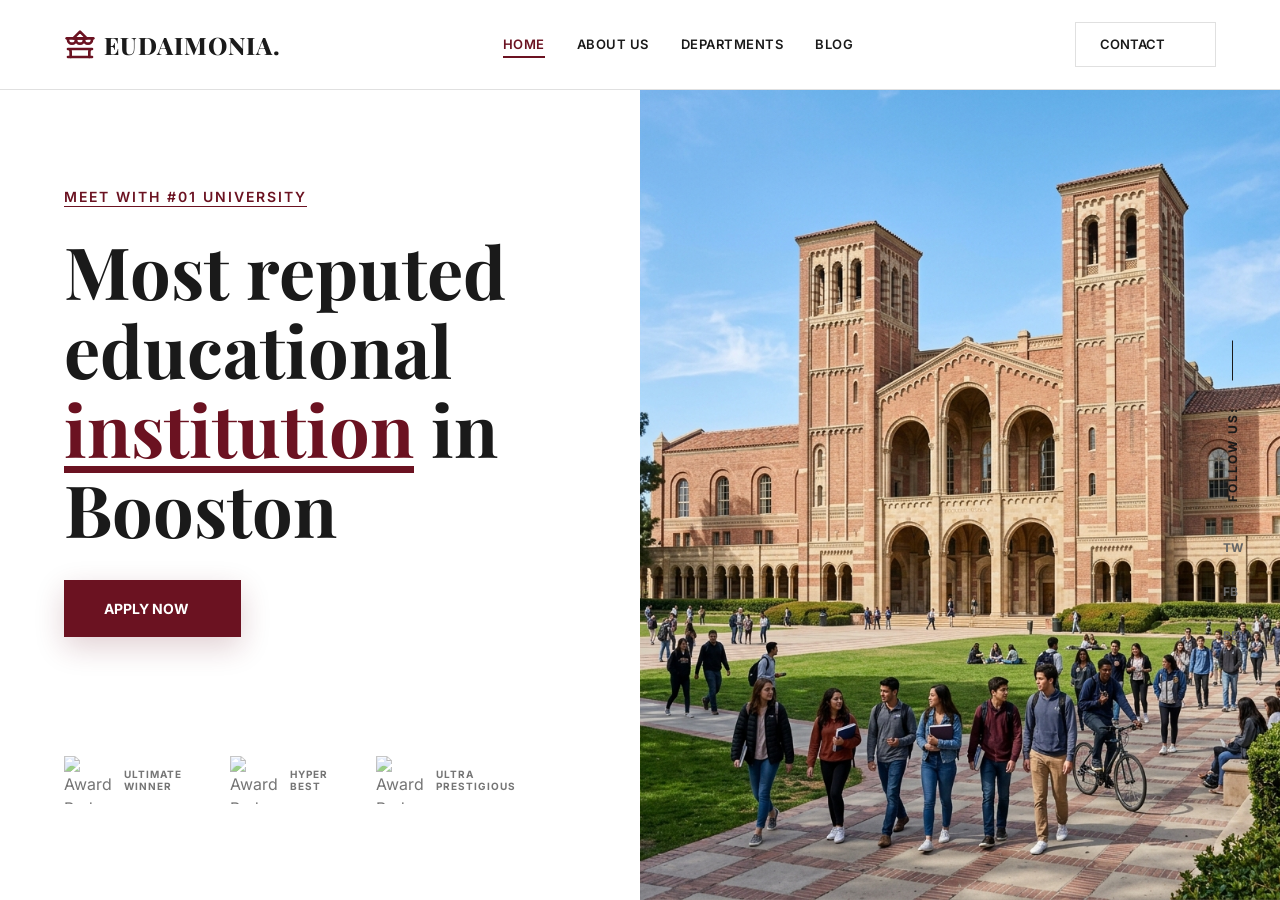
==== Index.html @ fdcc469d "first commit" ====
<!DOCTYPE html>
<html lang="en">

<head>
    <meta charset="UTF-8">
    <meta name="viewport" content="width=device-width, initial-scale=1.0">
    <title>EUDAIMONIA | Most Reputed Educational Institution</title>
    <meta name="description"
        content="Eudaimonia University - The most reputed educational institution in Booston. Join us for a world-class education and prestigious career opportunities.">
    <link rel="stylesheet" href="Style.css">
    <!-- Lucide Icons -->
    <script src="https://unpkg.com/lucide@latest"></script>
</head>

<body>

    <header class="header">
        <div class="logo">
            <svg class="logo-icon" viewBox="0 0 24 24" fill="none" stroke="currentColor" stroke-width="2"
                stroke-linecap="round" stroke-linejoin="round">
                <path d="M3 21h18" />
                <path d="M3 7v1a3 3 0 0 0 6 0V7" />
                <path d="M9 7v1a3 3 0 0 0 6 0V7" />
                <path d="M15 7v1a3 3 0 0 0 6 0V7" />
                <path d="M19 21v-4a2 2 0 0 1 2-2H3a2 2 0 0 1 2 2v4" />
                <path d="M2 7h20" />
                <path d="M12 2 7 7h10L12 2Z" />
            </svg>
            EUDAIMONIA.
        </div>

        <nav class="nav" id="main-nav">
            <a href="#" class="nav-link active">Home</a>
            <a href="./Pages/About.html" class="nav-link">About Us</a>
            <a href="./Pages/Department.html" class="nav-link">Departments</a>
            <a href="./Pages/Blog.html" class="nav-link">Blog</a>
        </nav>

        <div class="header-actions">
            <a href="./Pages/ContactUs.html" class="admission-btn">
                <span>Contact</span>
                <i data-lucide="arrow-up-right" style="width: 16px;"></i>
            </a>
            <button class="menu-toggle" id="menu-toggle" aria-label="Toggle Menu">
                <i data-lucide="menu"></i>
            </button>
        </div>
    </header>

    <main>
        <section class="hero">
            <div class="hero-content">
                <p class="hero-subtitle">Meet with #01 University</p>
                <h1 class="hero-title">
                    Most reputed educational <span>institution</span> in Booston
                </h1>

                <a href="#" class="apply-btn">
                    Apply Now
                    <i data-lucide="arrow-up-right"></i>
                </a>

                <div class="hero-badges">
                    <div class="badge-item">
                        <img src="https://img.icons8.com/ios/100/6b1221/medal.png" alt="Award Badge" class="badge-icon">
                        <div class="badge-text">Ultimate<br>Winner</div>
                    </div>
                    <div class="badge-item">
                        <img src="https://img.icons8.com/ios/100/6b1221/guarantee--v1.png" alt="Award Badge"
                            class="badge-icon">
                        <div class="badge-text">Hyper<br>Best</div>
                    </div>
                    <div class="badge-item">
                        <img src="https://img.icons8.com/ios/100/6b1221/certificate.png" alt="Award Badge"
                            class="badge-icon">
                        <div class="badge-text">Ultra<br>Prestigious</div>
                    </div>
                </div>
            </div>

            <div class="hero-image-container">
                <img src="assets/hero.png" alt="Eudaimonia University Campus" class="hero-image">

                <aside class="social-sidebar">
                    <span class="follow-text">Follow Us:</span>
                    <div class="social-links">
                        <a href="#" class="social-link">TW</a>
                        <a href="#" class="social-link">FB</a>
                        <a href="#" class="social-link">BE</a>
                    </div>
                </aside>
            </div>
        </section>
    </main>

    <script src="Script.js"></script>
    <script>
        // Initialize Lucide icons
        lucide.createIcons();
    </script>
</body>

</html>
---- Style.css ----
@import url('https://fonts.googleapis.com/css2?family=Inter:wght@400;500;600;700&family=Playfair+Display:wght@700;800&display=swap');

:root {
    /* Colors */
    --primary: #6b1221;
    --primary-hover: #540e1a;
    --text-main: #1a1a1a;
    --text-muted: #666666;
    --bg-white: #ffffff;
    --bg-light: #f9f9f9;
    --border: #e0e0e0;
    
    /* Spacing (8px grid) */
    --space-1: 8px;
    --space-2: 16px;
    --space-3: 24px;
    --space-4: 32px;
    --space-6: 48px;
    --space-8: 64px;
    --space-12: 96px;
    
    /* Transitions */
    --transition: all 0.3s cubic-bezier(0.4, 0, 0.2, 1);
}

/* Base Styles */
* {
    margin: 0;
    padding: 0;
    box-sizing: border-box;
    -webkit-font-smoothing: antialiased;
}

body {
    font-family: 'Inter', sans-serif;
    color: var(--text-main);
    background-color: var(--bg-white);
    line-height: 1.5;
    overflow-x: hidden;
}

h1, h2, h3 {
    font-family: 'Playfair Display', serif;
    line-height: 1.1;
}

a {
    text-decoration: none;
    color: inherit;
    transition: var(--transition);
}

ul {
    list-style: none;
}

img {
    max-width: 100%;
    display: block;
}

/* Accessibility */
@media (prefers-reduced-motion: reduce) {
    * {
        animation-duration: 0.01ms !important;
        animation-iteration-count: 1 !important;
        transition-duration: 0.01ms !important;
        scroll-behavior: auto !important;
    }
}

/* Header & Navigation */
.header {
    height: 90px;
    display: flex;
    align-items: center;
    justify-content: space-between;
    padding: 0 var(--space-8);
    border-bottom: 1px solid var(--border);
    background: var(--bg-white);
    position: sticky;
    top: 0;
    z-index: 100;
}

.logo {
    display: flex;
    align-items: center;
    gap: var(--space-1);
    font-size: 24px;
    font-weight: 800;
    font-family: 'Playfair Display', serif;
    letter-spacing: 1px;
}

.logo-icon {
    width: 32px;
    height: 32px;
    color: var(--primary);
}

.nav {
    display: flex;
    align-items: center;
    gap: var(--space-4);
}

.nav-link {
    font-size: 13px;
    font-weight: 600;
    text-transform: uppercase;
    letter-spacing: 0.5px;
    color: var(--text-main);
    position: relative;
}

.nav-link::after {
    content: '';
    position: absolute;
    bottom: -4px;
    left: 0;
    width: 0;
    height: 2px;
    background: var(--primary);
    transition: var(--transition);
}

.nav-link:hover,
.nav-link.active {
    color: var(--primary);
}

.nav-link:hover::after,
.nav-link.active::after {
    width: 100%;
}

.header-actions {
    display: flex;
    align-items: center;
    gap: var(--space-3);
}

.search-btn {
    background: none;
    border: none;
    cursor: pointer;
    padding: var(--space-1);
    color: var(--text-main);
    transition: var(--transition);
}

.search-btn:hover {
    color: var(--primary);
    transform: scale(1.1);
}

.admission-btn {
    border: 1px solid var(--border);
    padding: 12px var(--space-3);
    font-size: 13px;
    font-weight: 600;
    text-transform: uppercase;
    display: flex;
    align-items: center;
    gap: 10px;
    transition: var(--transition);
}

.admission-btn:hover {
    background: var(--primary);
    color: white;
    border-color: var(--primary);
}

.menu-toggle {
    display: none;
    background: none;
    border: none;
    cursor: pointer;
    padding: var(--space-1);
    color: var(--text-main);
    transition: var(--transition);
}

/* Hero Section */
.hero {
    display: grid;
    grid-template-columns: 1fr 1fr;
    min-height: calc(100vh - 90px);
    position: relative;
}

.hero-content {
    padding: var(--space-12) var(--space-8);
    display: flex;
    flex-direction: column;
    justify-content: center;
    position: relative;
    background: var(--bg-white);
}

/* Watermark background */
.hero-content::before {
    content: '';
    position: absolute;
    top: 50%;
    left: 10%;
    width: 80%;
    height: 80%;
    background: url('https://img.icons8.com/ios/500/maroon/greek-temple.png');
    background-repeat: no-repeat;
    background-size: contain;
    background-position: center;
    opacity: 0.03;
    transform: translateY(-50%);
    pointer-events: none;
}

.hero-subtitle {
    font-size: 14px;
    font-weight: 600;
    color: var(--primary);
    text-transform: uppercase;
    letter-spacing: 2px;
    margin-bottom: var(--space-3);
    text-decoration: underline;
    text-underline-offset: 4px;
}

.hero-title {
    font-size: 72px;
    color: var(--text-main);
    margin-bottom: var(--space-4);
    max-width: 600px;
}

.hero-title span {
    color: var(--primary);
    text-decoration: underline;
    text-underline-offset: 8px;
}

.apply-btn {
    display: inline-flex;
    align-items: center;
    gap: 12px;
    background: var(--primary);
    color: white;
    padding: 18px 40px;
    font-size: 14px;
    font-weight: 700;
    text-transform: uppercase;
    width: fit-content;
    margin-bottom: var(--space-12);
    box-shadow: 0 10px 30px rgba(107, 18, 33, 0.2);
}

.apply-btn:hover {
    background: var(--primary-hover);
    transform: translateY(-2px);
    box-shadow: 0 15px 40px rgba(107, 18, 33, 0.3);
}

.hero-badges {
    display: flex;
    gap: var(--space-6);
    margin-top: auto;
}

.badge-item {
    display: flex;
    align-items: center;
    gap: 12px;
    opacity: 0.6;
    transition: var(--transition);
}

.badge-item:hover {
    opacity: 1;
}

.badge-icon {
    width: 48px;
    height: 48px;
}

.badge-text {
    font-size: 10px;
    font-weight: 700;
    text-transform: uppercase;
    letter-spacing: 1px;
    line-height: 1.2;
}

/* Hero Image Column */
.hero-image-container {
    position: relative;
    overflow: hidden;
}

.hero-image {
    width: 100%;
    height: 100%;
    object-fit: cover;
    transition: transform 10s ease;
}

.hero-image-container:hover .hero-image {
    transform: scale(1.1);
}

/* Social Sidebar */
.social-sidebar {
    position: absolute;
    right: 0;
    top: 50%;
    transform: translateY(-50%);
    display: flex;
    flex-direction: column;
    align-items: center;
    gap: var(--space-4);
    padding: var(--space-4);
    z-index: 10;
}

.follow-text {
    writing-mode: vertical-rl;
    transform: rotate(180deg);
    font-size: 12px;
    font-weight: 700;
    text-transform: uppercase;
    letter-spacing: 2px;
    color: var(--text-main);
    display: flex;
    align-items: center;
    gap: var(--space-2);
}

.follow-text::after {
    content: '';
    width: 1px;
    height: 40px;
    background: var(--text-main);
    margin-top: 10px;
}

.social-links {
    display: flex;
    flex-direction: column;
    gap: var(--space-2);
}

.social-link {
    font-size: 12px;
    font-weight: 700;
    color: var(--text-muted);
    padding: 5px;
}

.social-link:hover {
    color: var(--primary);
}

/* Responsive */
@media (max-width: 1024px) {
    .hero-title {
        font-size: 56px;
    }
    .header {
        padding: 0 var(--space-4);
    }
    .nav {
        gap: var(--space-2);
    }
}

@media (max-width: 768px) {
    .header {
        height: 80px;
        padding: 0 var(--space-2);
    }

    .search-btn, .admission-btn {
        display: none;
    }

    .menu-toggle {
        display: block;
        border: 1px solid var(--text-main);
        padding: 10px;
    }

    .hero {
        display: block; /* Stack or overlap */
        min-height: auto;
        padding-top: 0;
    }

    .hero-image-container {
        position: absolute;
        top: 0;
        right: 0;
        width: 100%;
        height: 100%;
        z-index: 1;
        opacity: 0.8;
    }

    .hero-image {
        object-position: right top;
    }

    .hero-content {
        position: relative;
        z-index: 2;
        padding: var(--space-8) var(--space-3);
        background: linear-gradient(to right, white 60%, rgba(255,255,255,0) 100%);
        text-align: left;
        align-items: flex-start;
        min-height: 600px;
    }

    .hero-subtitle {
        font-size: 14px;
        margin-bottom: var(--space-4);
    }

    .hero-title {
        font-size: 42px;
        max-width: 280px;
        margin-bottom: var(--space-4);
    }

    .hero-title span {
        display: inline-block;
        border-bottom: 6px solid var(--primary);
        text-decoration: none;
        padding-bottom: 4px;
    }

    .apply-btn {
        margin-bottom: var(--space-6);
    }

    .hero-badges {
        display: none; /* Not visible in the reference mobile image */
    }

    .hero-content::before {
        display: none;
    }

    .nav {
        display: flex;
        flex-direction: column;
        position: fixed;
        top: 80px;
        left: 0;
        width: 100%;
        background: var(--bg-white);
        padding: var(--space-4);
        border-bottom: 1px solid var(--border);
        gap: var(--space-3);
        transform: translateY(-100%);
        opacity: 0;
        visibility: hidden;
        transition: var(--transition);
        z-index: 90;
    }

    .nav.active {
        transform: translateY(0);
        opacity: 1;
        visibility: visible;
    }

    .nav-link {
        font-size: 16px;
        width: 100%;
        padding: var(--space-1) 0;
    }

    .social-sidebar {
        display: none;
    }
}
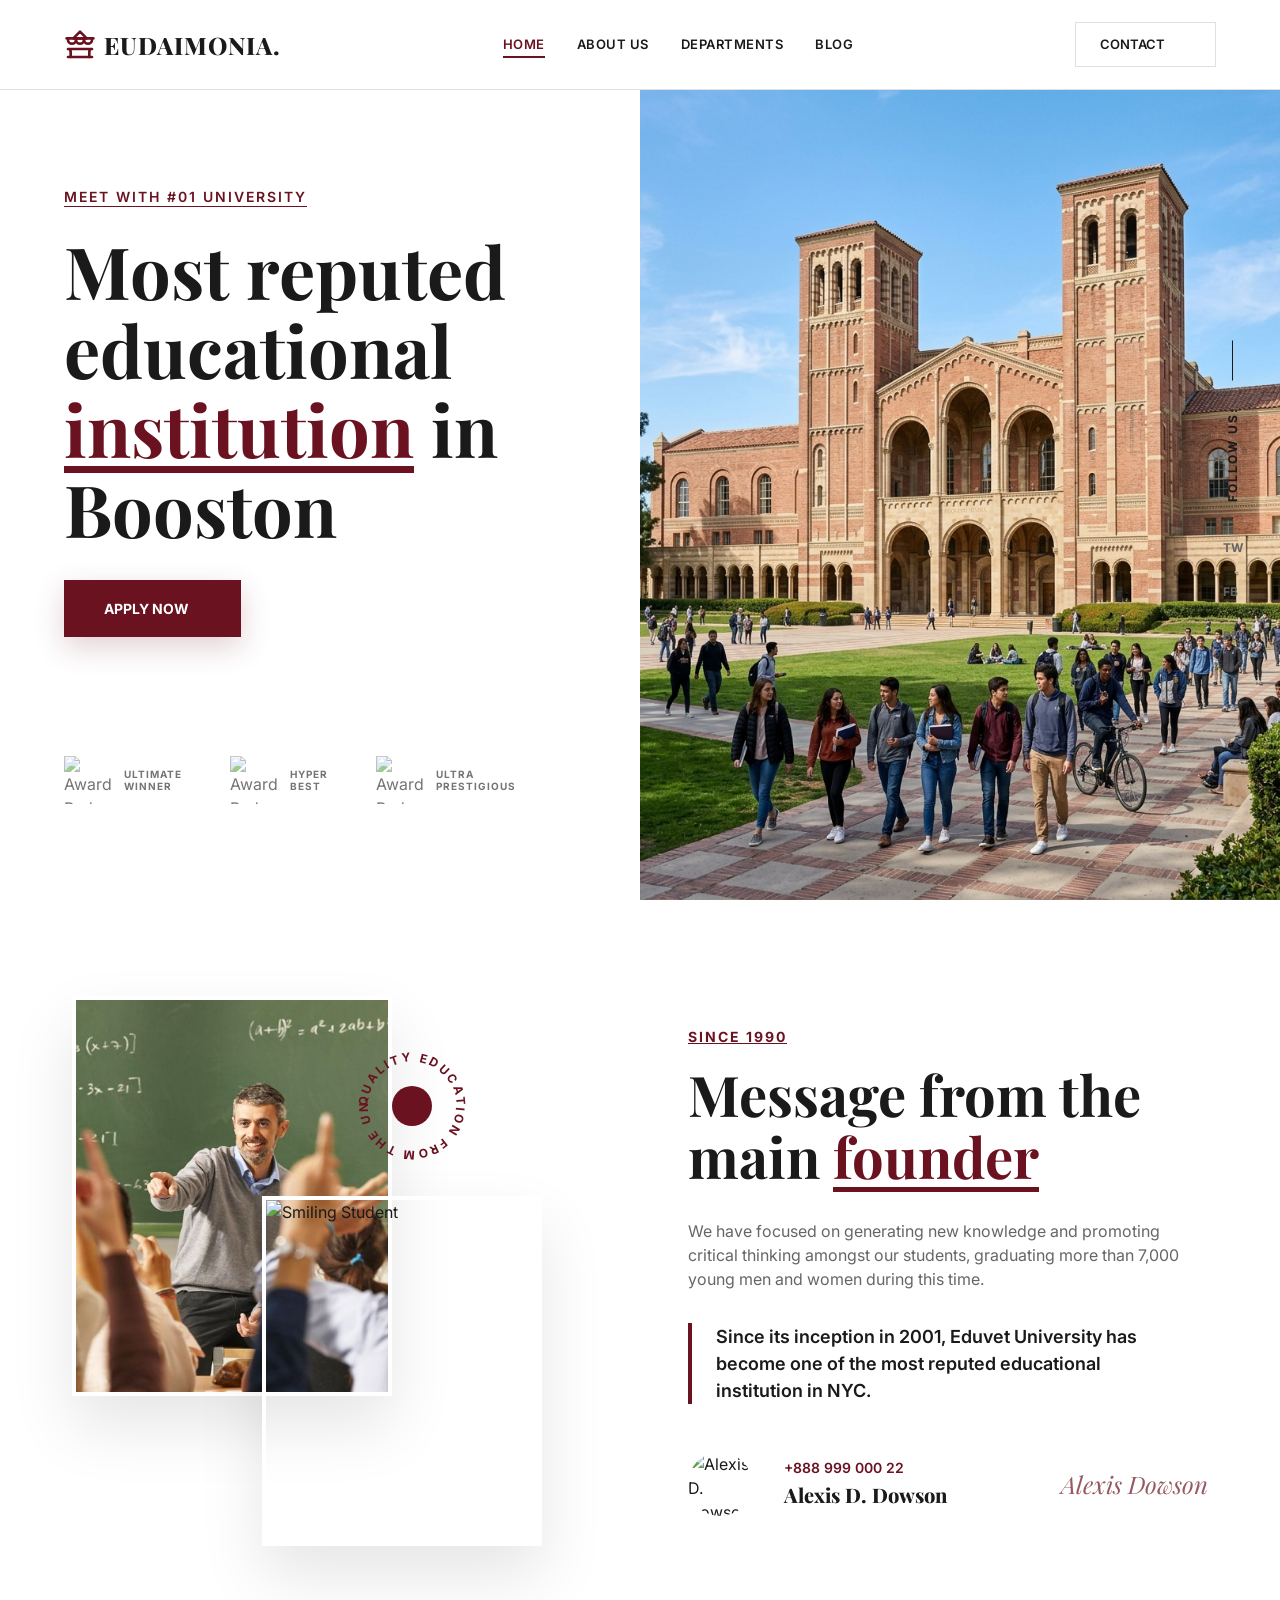
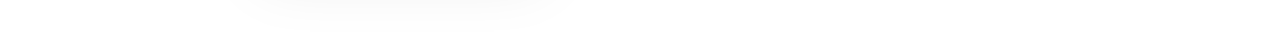
==== commit 8ead902a: "added the founder section" ====
--- a/Index.html
+++ b/Index.html
@@ -93,6 +93,63 @@
         </section>
     </main>
 
+    <section class="founder-section">
+        <div class="container">
+            <div class="founder-grid">
+                <div class="founder-images">
+                    <div class="image-wrapper top-image">
+                        <img src="./assets/Professor_with_Student.jpg" alt="Professor with Student">
+                    </div>
+                    <div class="image-wrapper bottom-image">
+                        <img src="https://images.unsplash.com/photo-1523240795612-9a054b0db644?auto=format&fit=crop&q=80&w=800"
+                            alt="Smiling Student">
+                    </div>
+                    <div class="quality-badge">
+                        <svg viewBox="0 0 100 100">
+                            <path id="circlePath" d="M 50, 50 m -37, 0 a 37,37 0 1,1 74,0 a 37,37 0 1,1 -74,0"
+                                fill="none" />
+                            <text font-size="10" font-weight="700" letter-spacing="2" fill="var(--primary)">
+                                <textPath href="#circlePath">QUALITY EDUCATION FROM THE UNIVEX • </textPath>
+                            </text>
+                        </svg>
+                        <div class="badge-center">
+                            <i data-lucide="book-open"></i>
+                        </div>
+                    </div>
+                </div>
+
+                <div class="founder-content">
+                    <p class="section-subtitle">Since 1990</p>
+                    <h2 class="section-title">Message from the main <span>founder</span></h2>
+
+                    <p class="founder-description">
+                        We have focused on generating new knowledge and promoting critical thinking amongst our
+                        students, graduating more than 7,000 young men and women during this time.
+                    </p>
+
+                    <blockquote class="founder-quote">
+                        Since its inception in 2001, Eduvet University has become one of the most reputed educational
+                        institution in NYC.
+                    </blockquote>
+
+                    <div class="founder-info">
+                        <div class="founder-avatar">
+                            <img src="https://images.unsplash.com/photo-1573496359142-b8d87734a5a2?auto=format&fit=crop&q=80&w=200"
+                                alt="Alexis D. Dowson">
+                        </div>
+                        <div class="founder-meta">
+                            <p class="founder-phone">+888 999 000 22</p>
+                            <h4 class="founder-name">Alexis D. Dowson</h4>
+                        </div>
+                        <div class="founder-signature">
+                            <span class="signature-font">Alexis Dowson</span>
+                        </div>
+                    </div>
+                </div>
+            </div>
+        </div>
+    </section>
+
     <script src="Script.js"></script>
     <script>
         // Initialize Lucide icons
--- a/Style.css
+++ b/Style.css
@@ -9,7 +9,7 @@
     --bg-white: #ffffff;
     --bg-light: #f9f9f9;
     --border: #e0e0e0;
-    
+
     /* Spacing (8px grid) */
     --space-1: 8px;
     --space-2: 16px;
@@ -18,7 +18,7 @@
     --space-6: 48px;
     --space-8: 64px;
     --space-12: 96px;
-    
+
     /* Transitions */
     --transition: all 0.3s cubic-bezier(0.4, 0, 0.2, 1);
 }
@@ -39,7 +39,9 @@
     overflow-x: hidden;
 }
 
-h1, h2, h3 {
+h1,
+h2,
+h3 {
     font-family: 'Playfair Display', serif;
     line-height: 1.1;
 }
@@ -367,9 +369,11 @@
     .hero-title {
         font-size: 56px;
     }
+
     .header {
         padding: 0 var(--space-4);
     }
+
     .nav {
         gap: var(--space-2);
     }
@@ -381,7 +385,8 @@
         padding: 0 var(--space-2);
     }
 
-    .search-btn, .admission-btn {
+    .search-btn,
+    .admission-btn {
         display: none;
     }
 
@@ -392,7 +397,8 @@
     }
 
     .hero {
-        display: block; /* Stack or overlap */
+        display: block;
+        /* Stack or overlap */
         min-height: auto;
         padding-top: 0;
     }
@@ -415,7 +421,7 @@
         position: relative;
         z-index: 2;
         padding: var(--space-8) var(--space-3);
-        background: linear-gradient(to right, white 60%, rgba(255,255,255,0) 100%);
+        background: linear-gradient(to right, white 60%, rgba(255, 255, 255, 0) 100%);
         text-align: left;
         align-items: flex-start;
         min-height: 600px;
@@ -444,7 +450,8 @@
     }
 
     .hero-badges {
-        display: none; /* Not visible in the reference mobile image */
+        display: none;
+        /* Not visible in the reference mobile image */
     }
 
     .hero-content::before {
@@ -485,3 +492,289 @@
         display: none;
     }
 }
+
+/* Founder Section */
+.founder-section {
+    padding: var(--space-12) 0;
+    background: var(--bg-white);
+    overflow: hidden;
+}
+
+.container {
+    max-width: 1200px;
+    margin: 0 auto;
+    padding: 0 var(--space-4);
+}
+
+.founder-grid {
+    display: grid;
+    grid-template-columns: 1fr 1fr;
+    gap: var(--space-12);
+    align-items: center;
+}
+
+.founder-images {
+    position: relative;
+    height: 550px;
+}
+
+.image-wrapper {
+    position: absolute;
+    border: 4px solid white;
+    box-shadow: 0 30px 60px rgba(0, 0, 0, 0.1);
+    overflow: hidden;
+    transition: var(--transition);
+}
+
+.image-wrapper img {
+    width: 100%;
+    height: 100%;
+    object-fit: cover;
+    transition: var(--transition);
+}
+
+.image-wrapper:hover img {
+    transform: scale(1.05);
+}
+
+.top-image {
+    width: 320px;
+    height: 400px;
+    top: 0;
+    left: 0;
+    z-index: 1;
+}
+
+.bottom-image {
+    width: 280px;
+    height: 350px;
+    bottom: 0;
+    right: 50px;
+    z-index: 2;
+}
+
+.quality-badge {
+    position: absolute;
+    top: 50px;
+    right: 120px;
+    width: 120px;
+    height: 120px;
+    z-index: 3;
+    animation: rotate 20s linear infinite;
+}
+
+.badge-center {
+    position: absolute;
+    top: 50%;
+    left: 50%;
+    transform: translate(-50%, -50%);
+    background: var(--primary);
+    color: white;
+    width: 40px;
+    height: 40px;
+    border-radius: 50%;
+    display: flex;
+    align-items: center;
+    justify-content: center;
+}
+
+@keyframes rotate {
+    from {
+        transform: rotate(0deg);
+    }
+
+    to {
+        transform: rotate(360deg);
+    }
+}
+
+.section-subtitle {
+    font-size: 14px;
+    font-weight: 700;
+    color: var(--primary);
+    text-transform: uppercase;
+    letter-spacing: 2px;
+    margin-bottom: var(--space-2);
+    text-decoration: underline;
+}
+
+.section-title {
+    font-size: 56px;
+    color: var(--text-main);
+    margin-bottom: var(--space-4);
+    max-width: 500px;
+}
+
+.section-title span {
+    color: var(--primary);
+    text-decoration: underline;
+    text-underline-offset: 8px;
+}
+
+.founder-description {
+    color: var(--text-muted);
+    font-size: 16px;
+    margin-bottom: var(--space-4);
+    max-width: 500px;
+}
+
+.founder-quote {
+    border-left: 4px solid var(--primary);
+    padding-left: var(--space-3);
+    font-size: 18px;
+    font-weight: 600;
+    color: var(--text-main);
+    margin-bottom: var(--space-6);
+    max-width: 500px;
+}
+
+.founder-info {
+    display: flex;
+    align-items: center;
+    gap: var(--space-4);
+}
+
+.founder-avatar {
+    width: 64px;
+    height: 64px;
+    border-radius: 50%;
+    overflow: hidden;
+}
+
+.founder-avatar img {
+    width: 100%;
+    height: 100%;
+    object-fit: cover;
+}
+
+.founder-phone {
+    font-size: 14px;
+    font-weight: 600;
+    color: var(--primary);
+    margin-bottom: 2px;
+}
+
+.founder-name {
+    font-size: 20px;
+    font-weight: 800;
+    font-family: 'Playfair Display', serif;
+}
+
+.founder-signature {
+    margin-left: auto;
+}
+
+.signature-font {
+    font-family: 'Playfair Display', serif;
+    font-style: italic;
+    font-size: 24px;
+    color: var(--primary);
+    opacity: 0.7;
+}
+
+/* Responsive adjustments for founder section */
+@media (max-width: 992px) {
+    .section-title {
+        font-size: 48px;
+    }
+
+    .founder-grid {
+        gap: var(--space-8);
+    }
+}
+
+@media (max-width: 768px) {
+    .founder-section {
+        padding: var(--space-8) 0;
+    }
+
+    .founder-grid {
+        grid-template-columns: 1fr;
+        gap: var(--space-12);
+    }
+
+    .founder-images {
+        height: 600px;
+        /* Increased to accommodate vertical stacking */
+        width: 100%;
+        max-width: 450px;
+        margin: 0 auto;
+        position: relative;
+    }
+
+    .top-image {
+        width: 70%;
+        height: auto;
+        aspect-ratio: 3/4;
+        top: 0;
+        left: 0;
+    }
+
+    .bottom-image {
+        width: 70%;
+        height: auto;
+        aspect-ratio: 3/4;
+        bottom: 0;
+        right: 0;
+        top: auto;
+        z-index: 2;
+    }
+
+    .quality-badge {
+        width: 140px;
+        height: 140px;
+        top: 10px;
+        right: -10px;
+        display: block;
+        z-index: 3;
+    }
+
+    .badge-center {
+        width: 35px;
+        height: 35px;
+    }
+
+    .section-title {
+        font-size: 38px;
+        line-height: 1.2;
+    }
+
+    .founder-description,
+    .founder-quote {
+        text-align: left;
+    }
+
+    .founder-quote {
+        border-left: 4px solid var(--primary);
+        border-top: none;
+        padding-left: var(--space-3);
+        padding-top: 0;
+    }
+
+    .founder-info {
+        flex-direction: row;
+        flex-wrap: wrap;
+        text-align: left;
+    }
+
+    .founder-signature {
+        margin-left: 0;
+        margin-top: var(--space-2);
+    }
+}
+
+@media (max-width: 480px) {
+    .founder-images {
+        height: 500px;
+    }
+
+    .quality-badge {
+        width: 110px;
+        height: 110px;
+        right: 0;
+    }
+
+    .section-title {
+        font-size: 32px;
+    }
+}
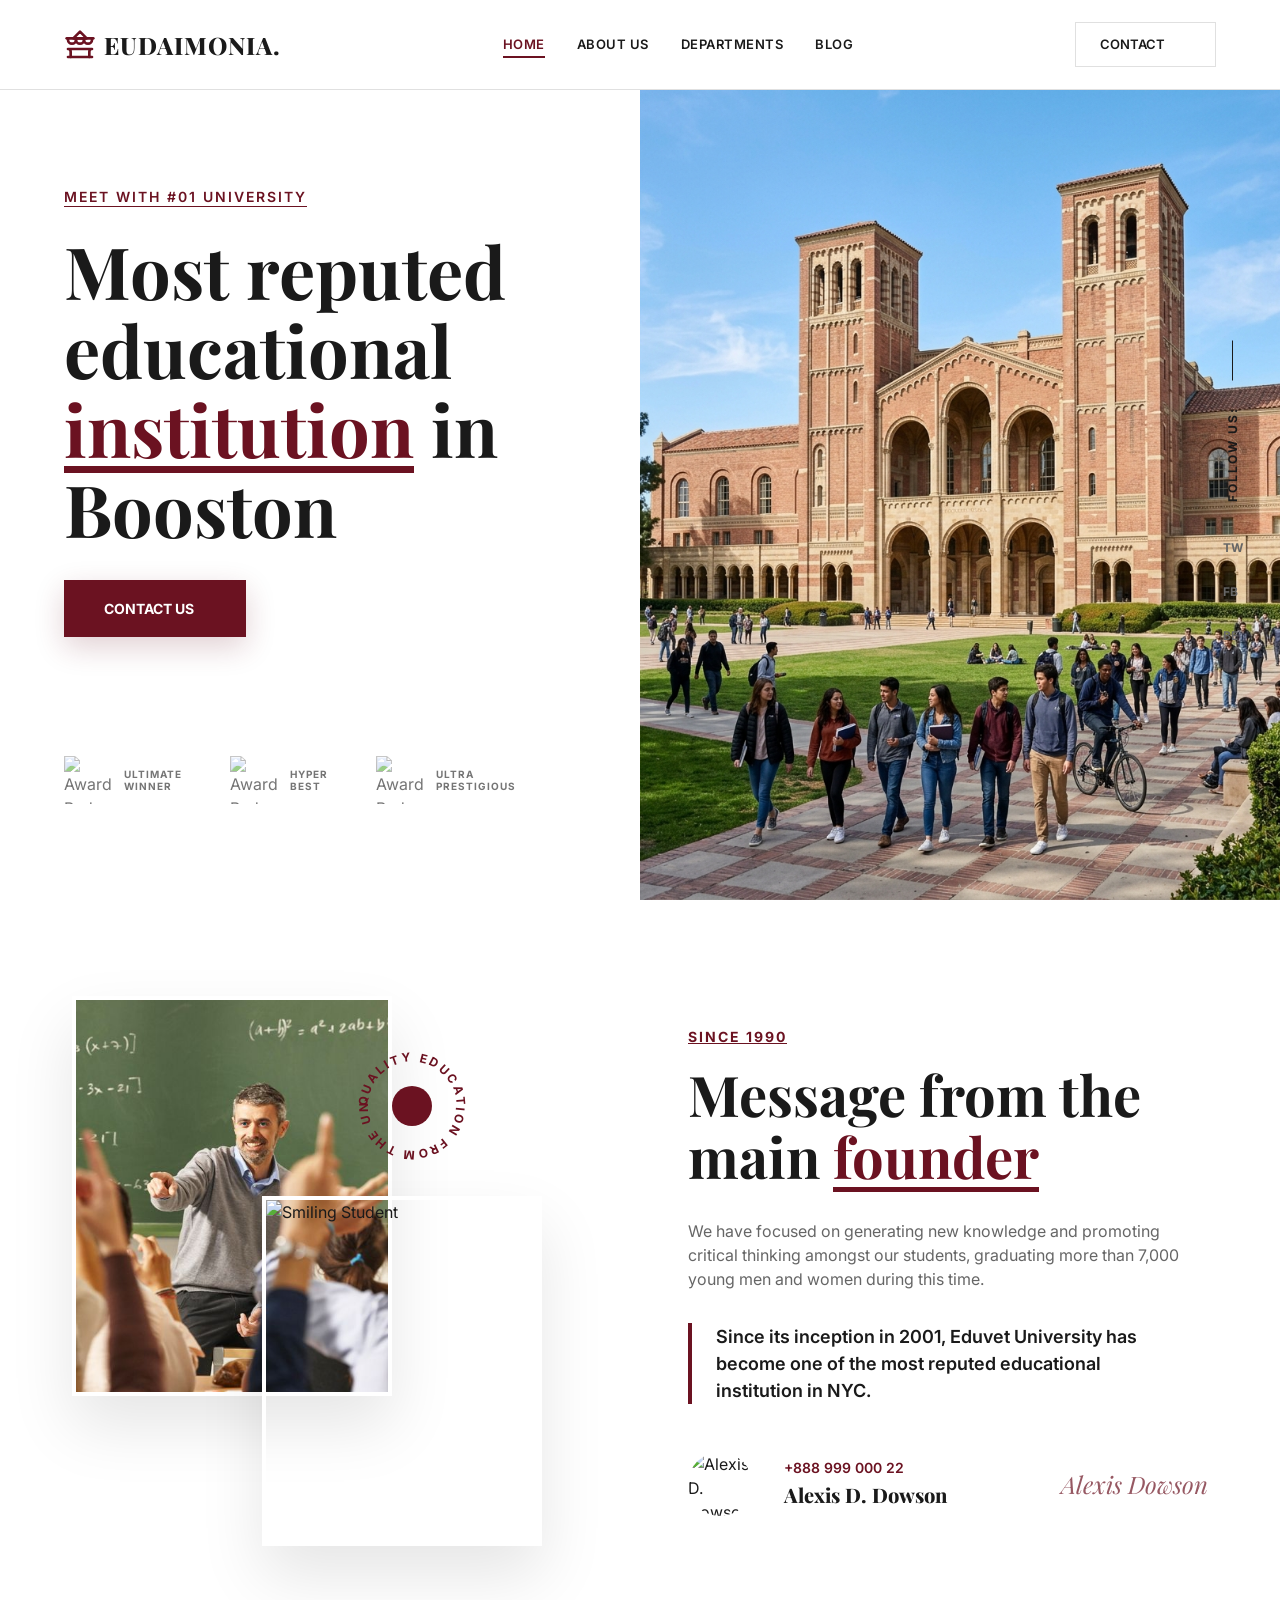
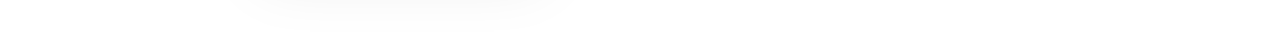
==== commit 7ee3f61c: "added the founder section" ====
--- a/Index.html
+++ b/Index.html
@@ -56,7 +56,7 @@
                 </h1>
 
                 <a href="#" class="apply-btn">
-                    Apply Now
+                    Contact Us
                     <i data-lucide="arrow-up-right"></i>
                 </a>
 
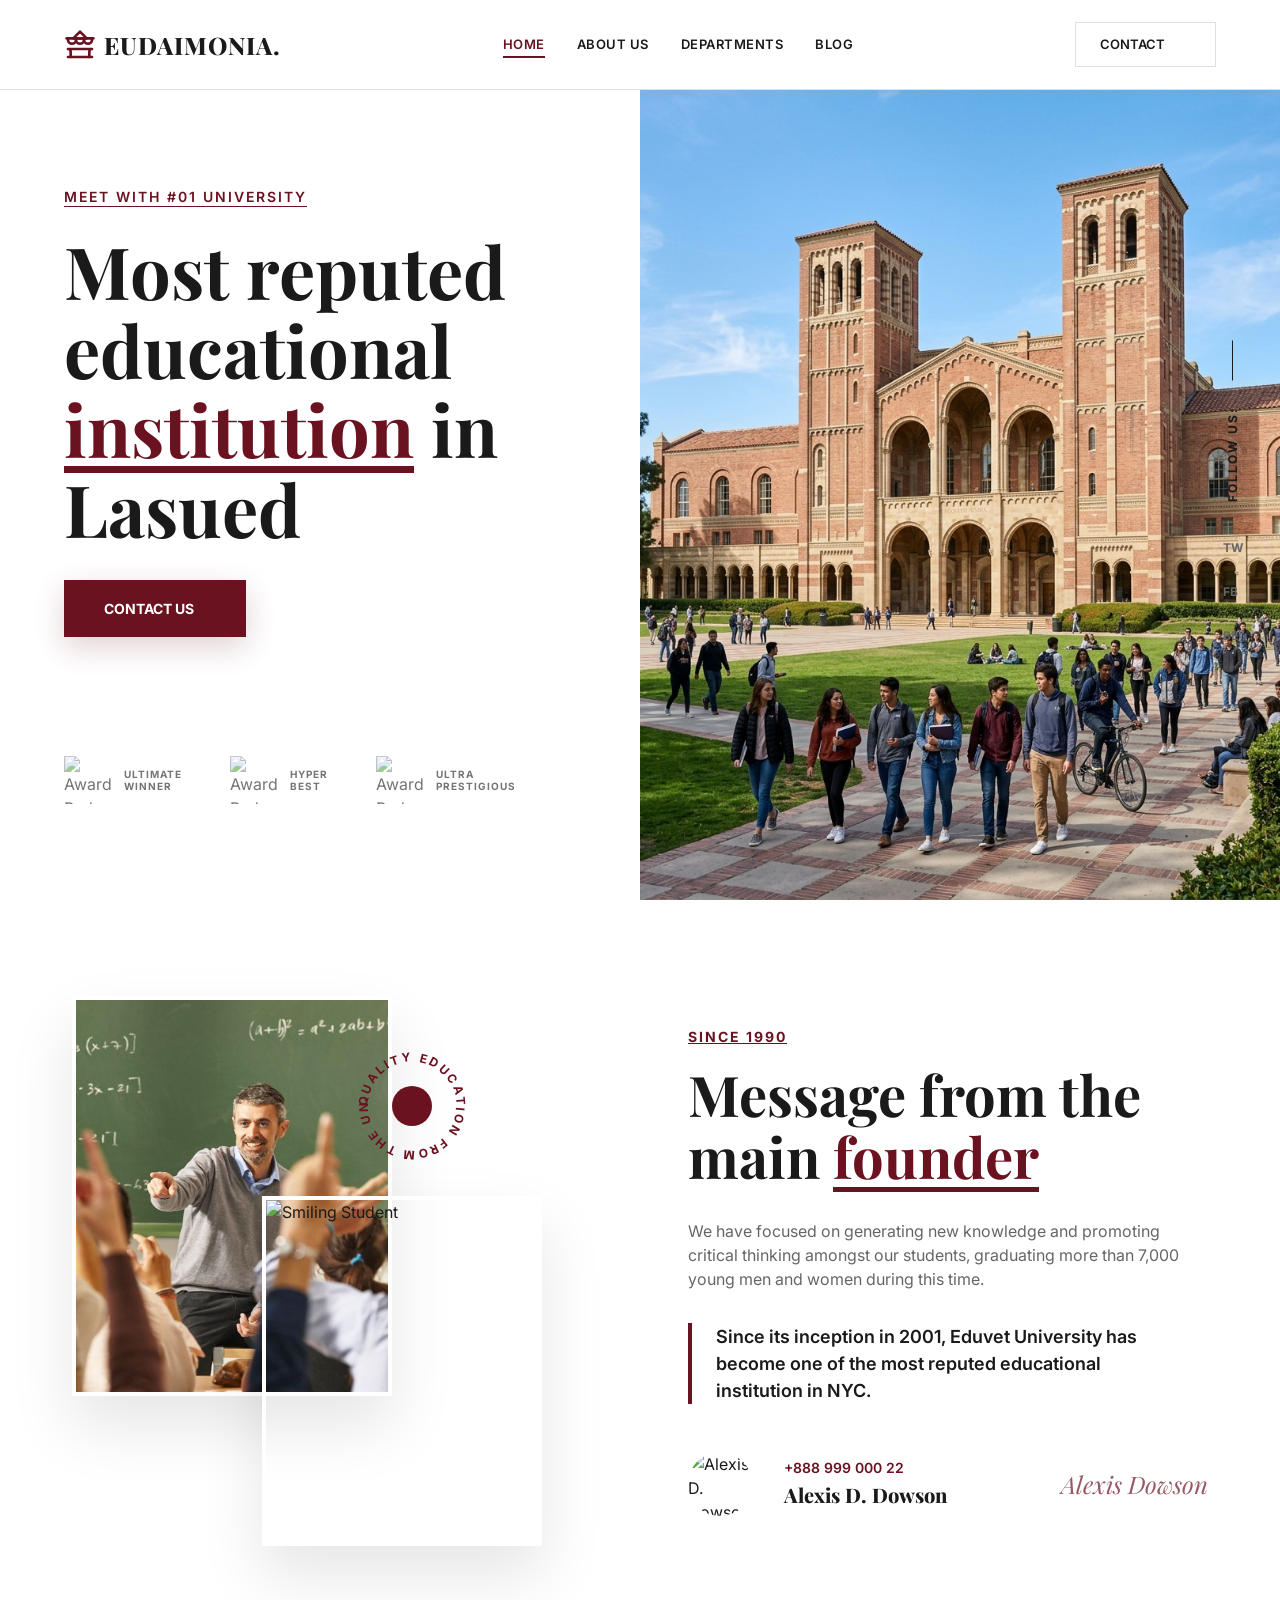
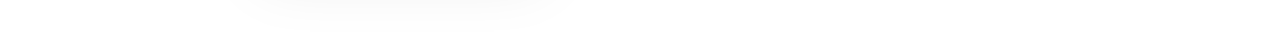
==== commit 93819370: "added the founder section" ====
--- a/Index.html
+++ b/Index.html
@@ -52,7 +52,7 @@
             <div class="hero-content">
                 <p class="hero-subtitle">Meet with #01 University</p>
                 <h1 class="hero-title">
-                    Most reputed educational <span>institution</span> in Booston
+                    Most reputed educational <span>institution</span> in Lasued
                 </h1>
 
                 <a href="#" class="apply-btn">
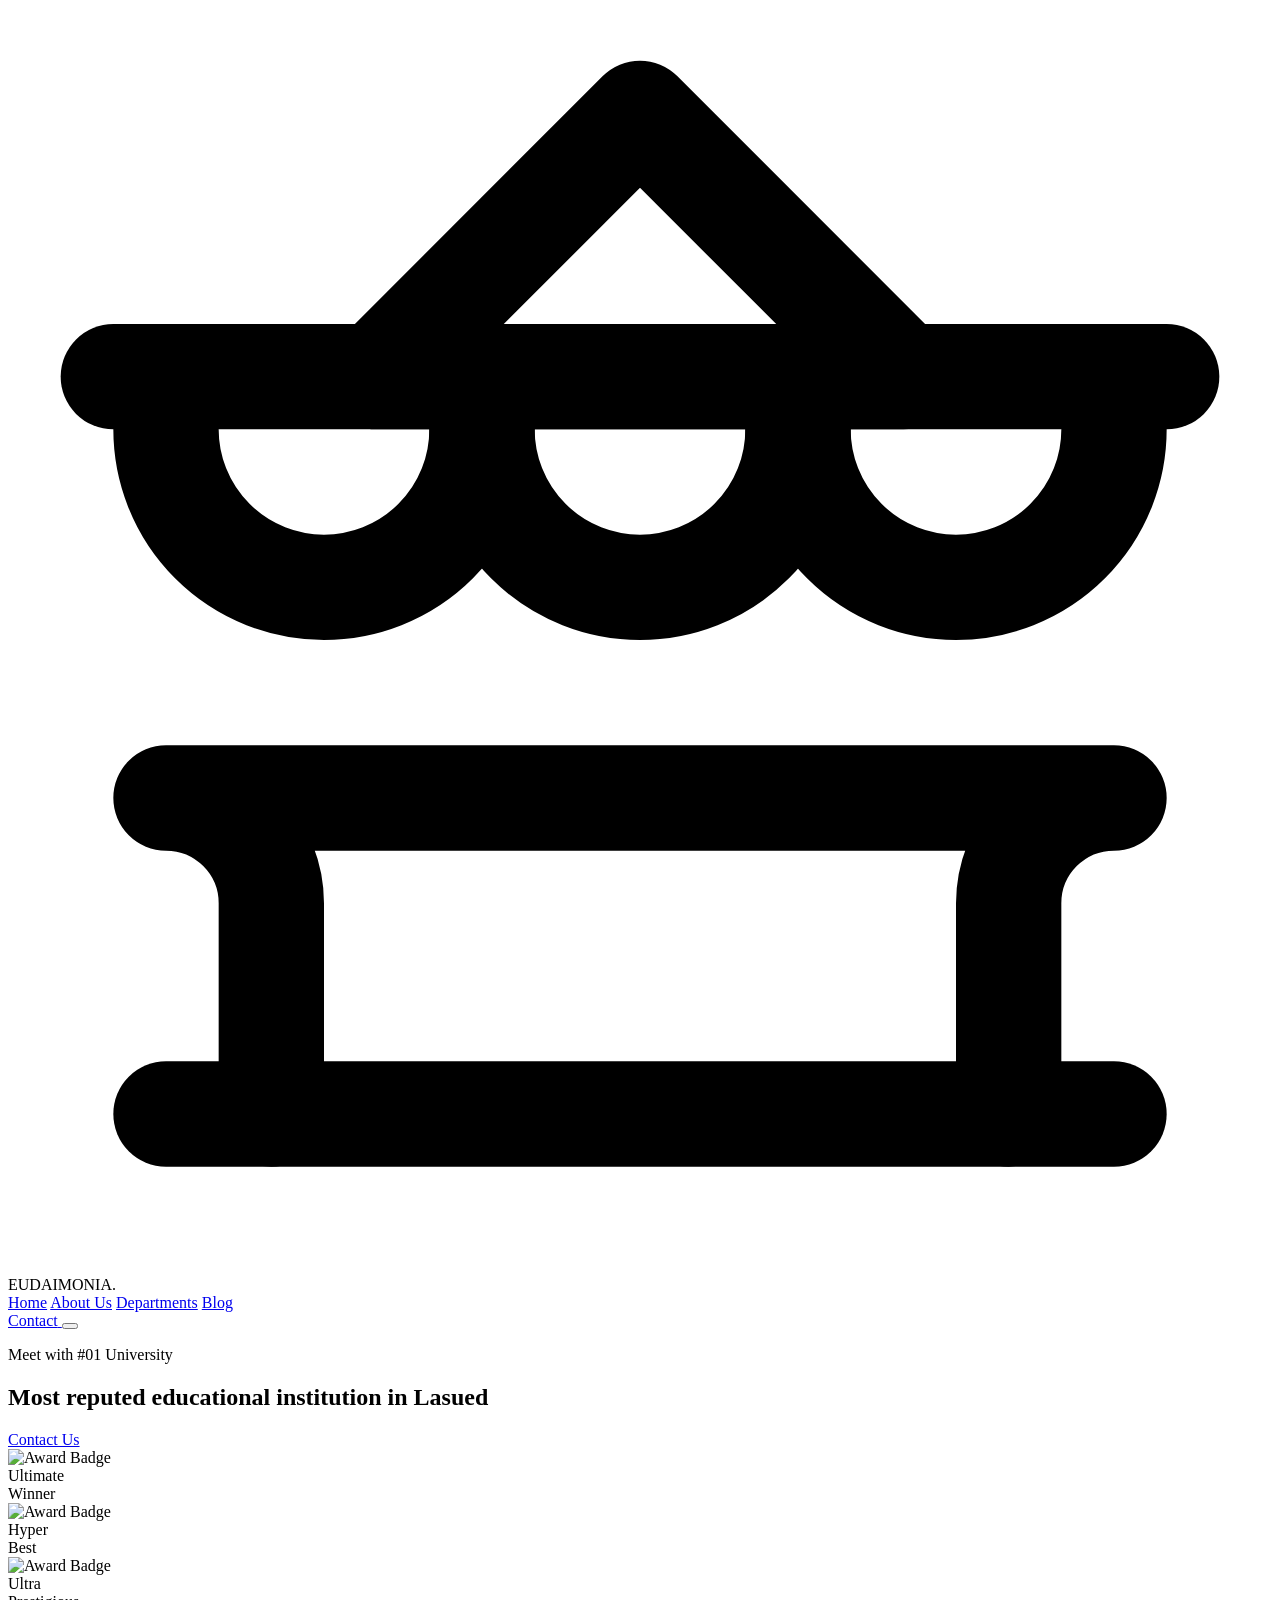
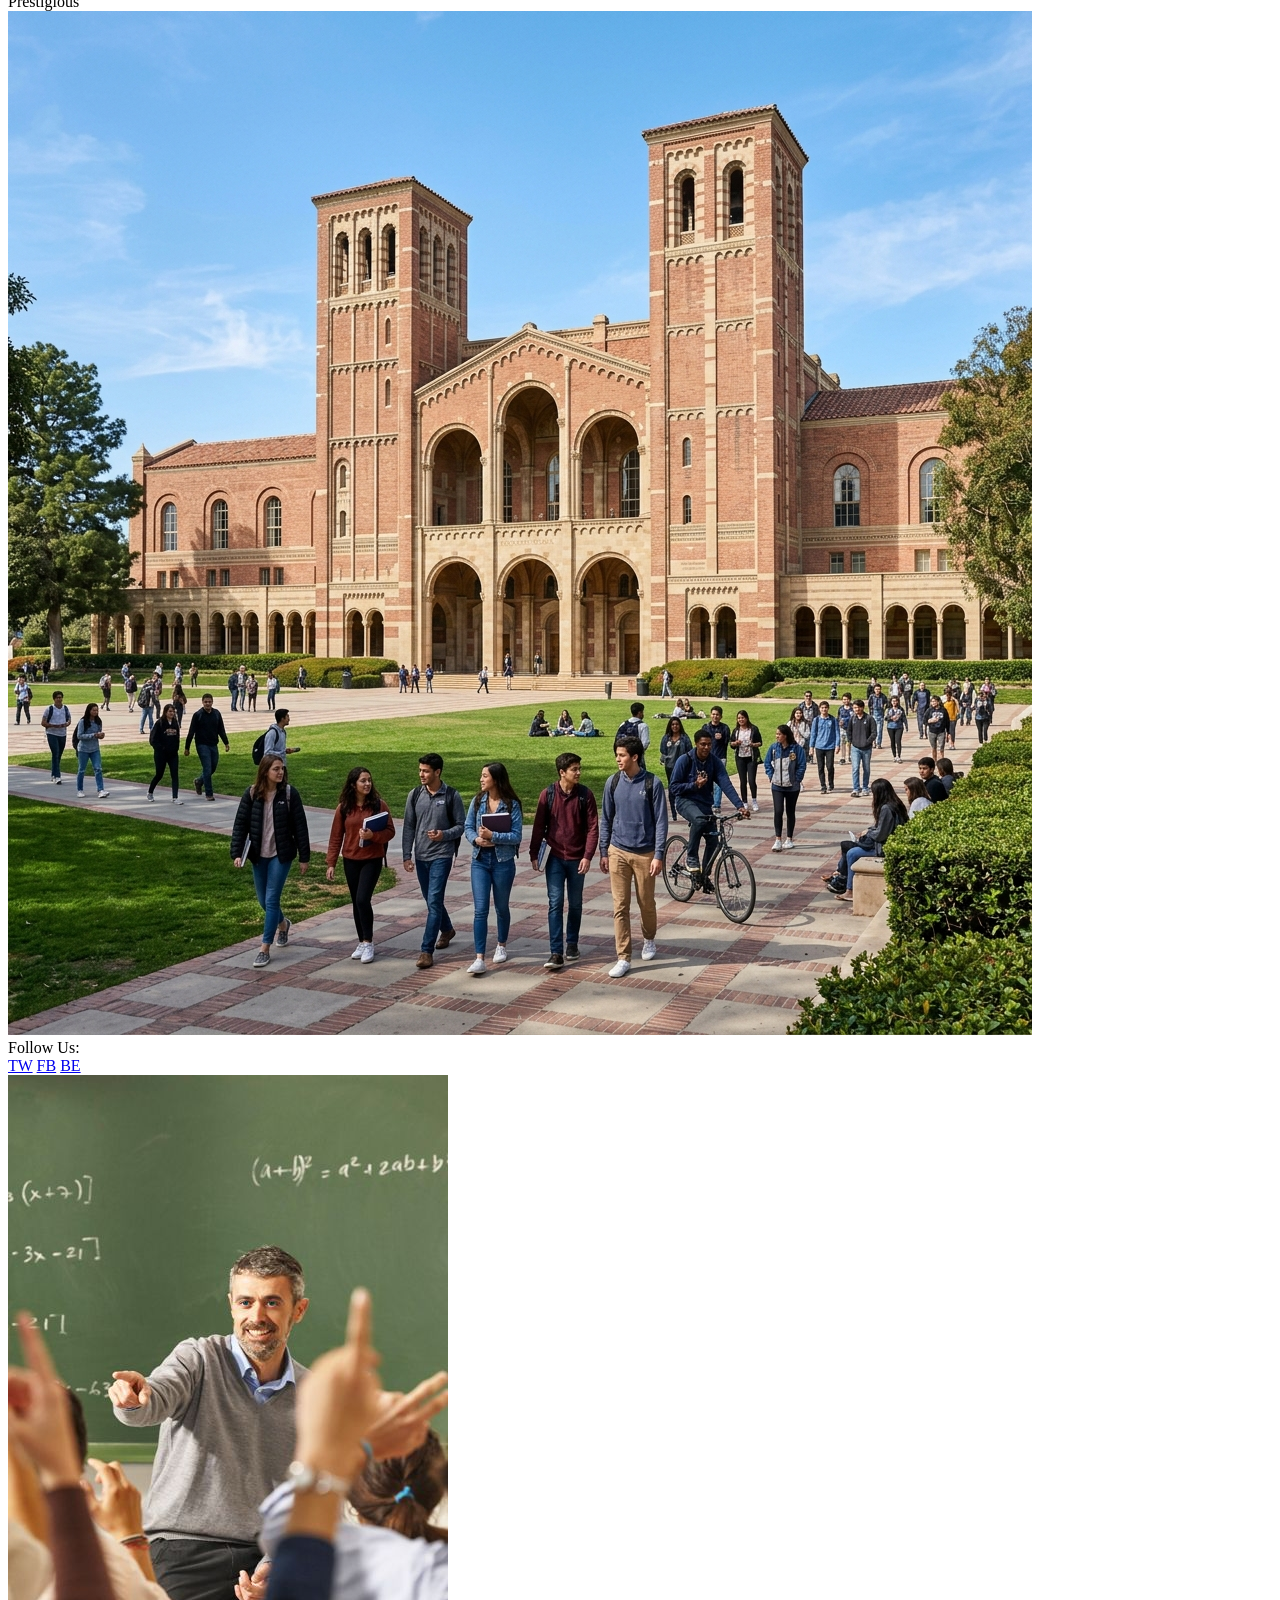
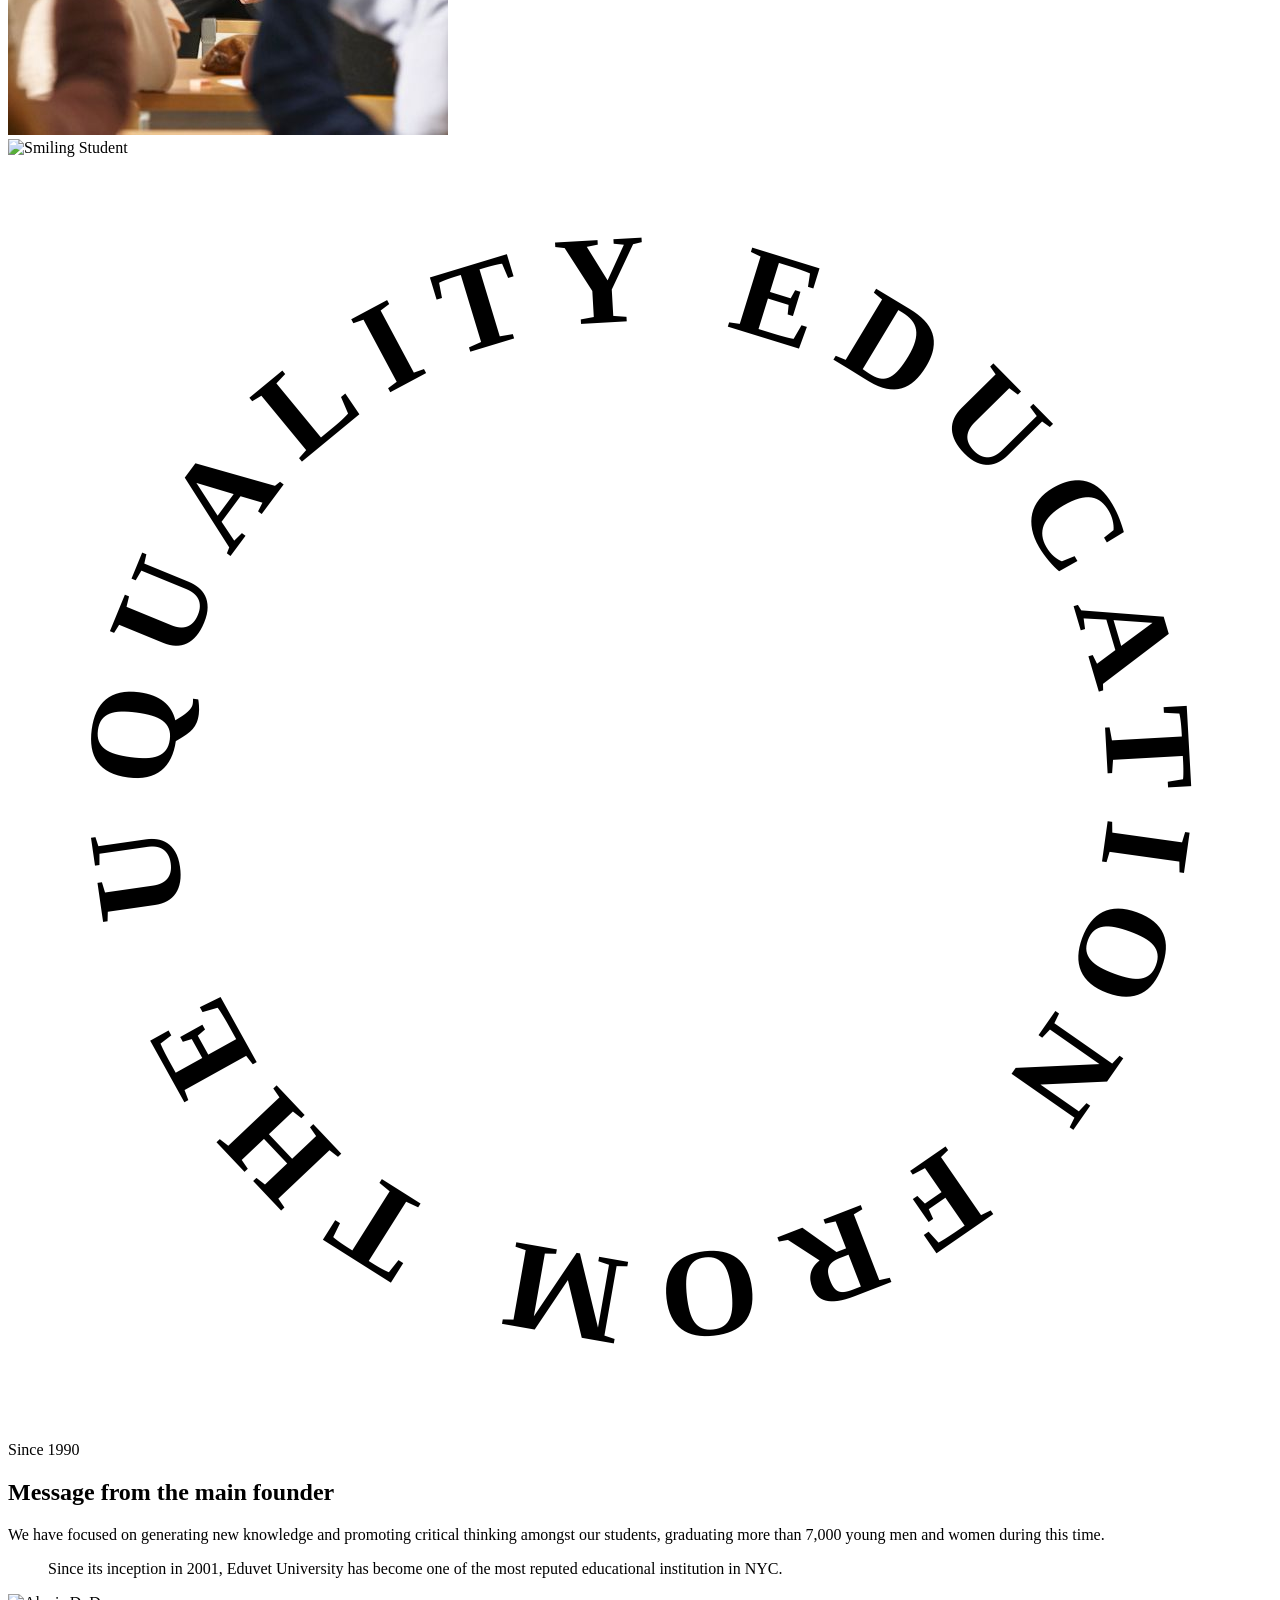
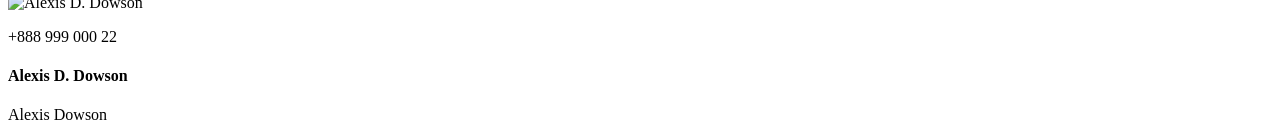
==== commit f0267ca2: "Fixing vercel issue" ====
--- a/Index.html
+++ b/Index.html
@@ -7,7 +7,7 @@
     <title>EUDAIMONIA | Most Reputed Educational Institution</title>
     <meta name="description"
         content="Eudaimonia University - The most reputed educational institution in Booston. Join us for a world-class education and prestigious career opportunities.">
-    <link rel="stylesheet" href="Style.css">
+    <link rel="stylesheet" href="style.css">
     <!-- Lucide Icons -->
     <script src="https://unpkg.com/lucide@latest"></script>
 </head>
@@ -150,7 +150,7 @@
         </div>
     </section>
 
-    <script src="Script.js"></script>
+    <script src="script.js"></script>
     <script>
         // Initialize Lucide icons
         lucide.createIcons();
